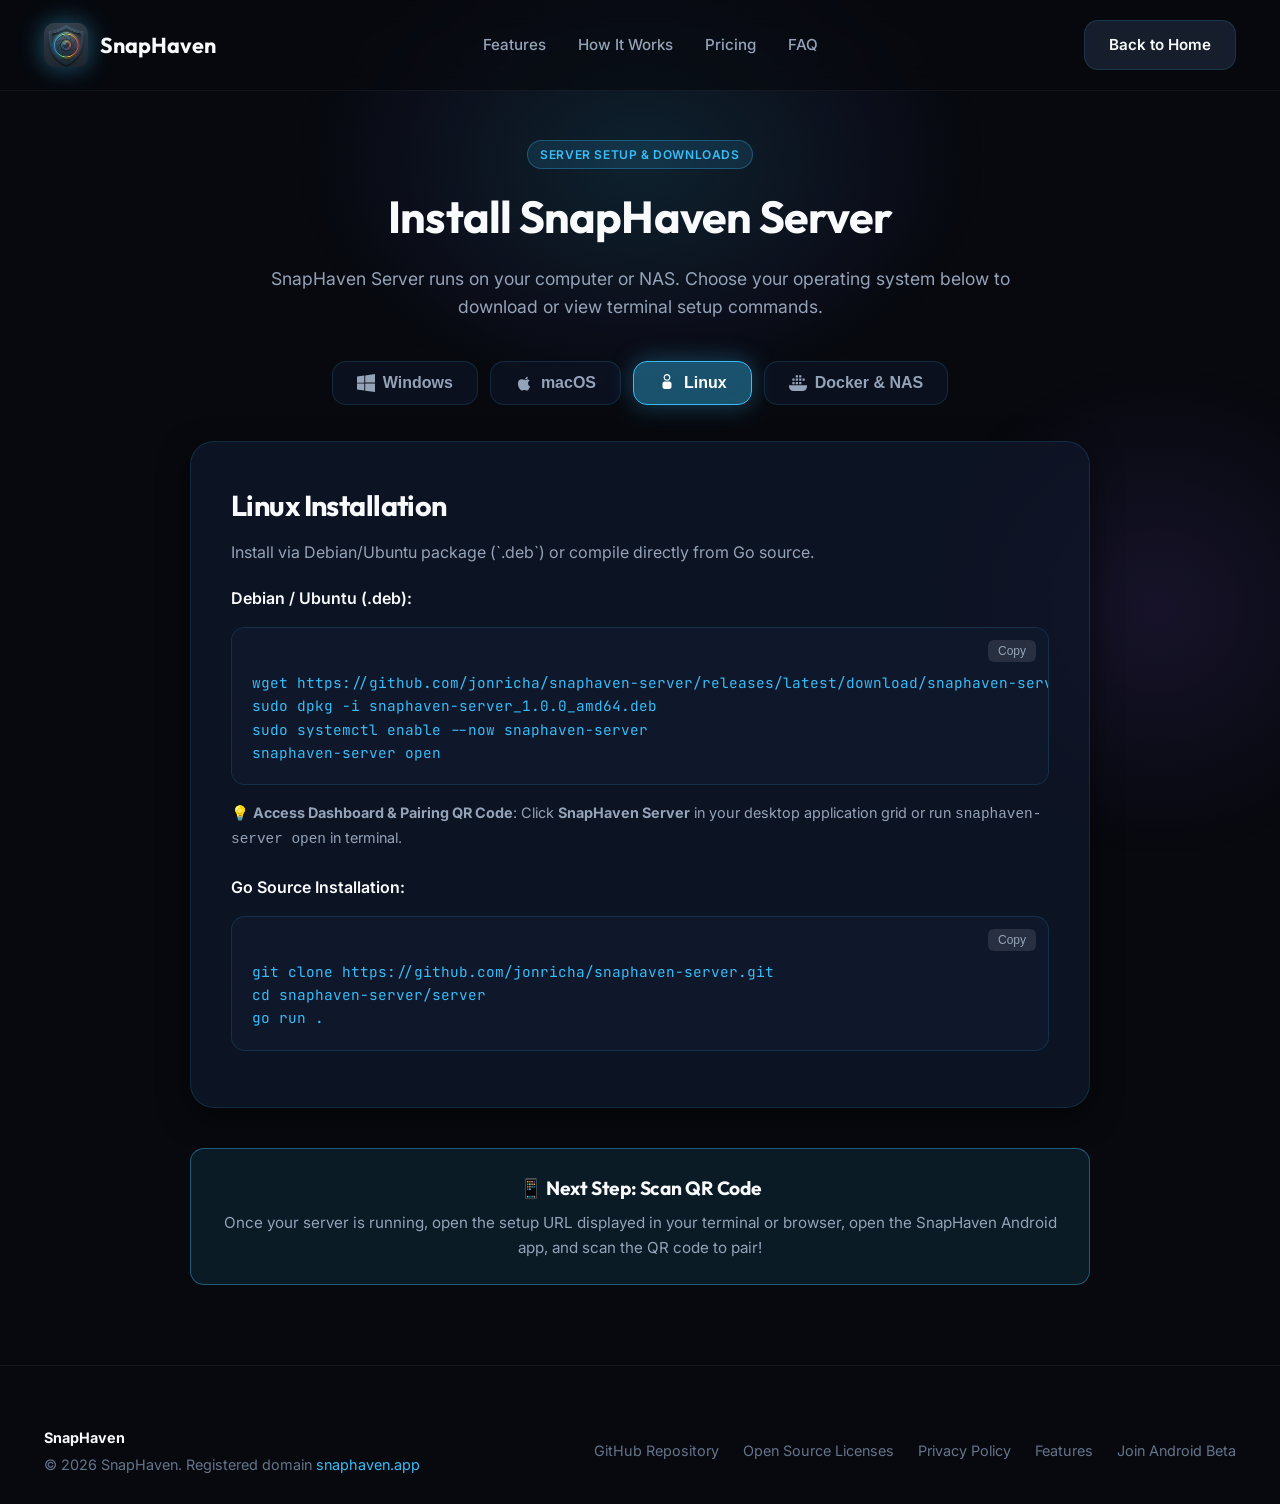
==== download.html @ 7f6f5ebc "Add Privacy Policy page and footer links" ====
<!DOCTYPE html>
<html lang="en">
<head>
    <meta charset="UTF-8">
    <meta name="viewport" content="width=device-width, initial-scale=1.0, maximum-scale=5.0, viewport-fit=cover">
    <title>SnapHaven Server Installation & Setup Guides</title>
    <meta name="description" content="Download and install SnapHaven Server for Windows, macOS, Linux, Docker, and NAS. Direct mTLS photo backup over local Wi-Fi.">
    
    <!-- Fonts -->
    <link rel="preconnect" href="https://fonts.googleapis.com">
    <link rel="preconnect" href="https://fonts.gstatic.com" crossorigin>
    <link href="https://fonts.googleapis.com/css2?family=Inter:wght@400;500;600;700&family=Outfit:wght@600;700;800&family=JetBrains+Mono:wght@400;500&display=swap" rel="stylesheet">
    
    <link rel="icon" type="image/png" href="favicon.png">
    <link rel="stylesheet" href="index.css">
    <style>
        .tab-buttons {
            display: flex;
            gap: 12px;
            justify-content: center;
            flex-wrap: wrap;
            margin-bottom: 36px;
        }

        .tab-btn {
            background: rgba(15, 23, 42, 0.6);
            border: 1px solid var(--border-color);
            color: var(--text-secondary);
            padding: 12px 24px;
            border-radius: var(--radius-md);
            font-size: 1rem;
            font-weight: 600;
            cursor: pointer;
            transition: var(--transition-fast);
            display: flex;
            align-items: center;
            gap: 8px;
        }

        .tab-btn:hover {
            border-color: var(--accent-cyan);
            color: var(--text-primary);
        }

        .tab-btn.active {
            background: var(--border-highlight);
            border-color: var(--accent-cyan);
            color: #ffffff;
            box-shadow: var(--cyan-glow);
        }

        .tab-content {
            display: none;
        }

        .tab-content.active {
            display: block;
        }

        .code-block {
            background: #0f172a;
            border: 1px solid var(--border-color);
            border-radius: var(--radius-md);
            padding: 20px;
            font-family: var(--font-mono);
            font-size: 0.9rem;
            color: #38bdf8;
            overflow-x: auto;
            position: relative;
            margin: 16px 0;
            white-space: pre;
        }

        .copy-btn {
            position: absolute;
            top: 12px;
            right: 12px;
            background: rgba(255, 255, 255, 0.1);
            border: none;
            color: var(--text-secondary);
            padding: 4px 10px;
            border-radius: 6px;
            font-size: 0.75rem;
            cursor: pointer;
        }

        .copy-btn:hover {
            background: rgba(255, 255, 255, 0.2);
            color: #ffffff;
        }

        .guide-card {
            background: var(--bg-card);
            border: 1px solid var(--border-color);
            border-radius: var(--radius-lg);
            padding: 40px;
            max-width: 900px;
            margin: 0 auto;
            box-shadow: 0 10px 30px rgba(0,0,0,0.5);
        }

        .step-list {
            display: grid;
            gap: 20px;
            margin-top: 24px;
        }

        .step-item {
            display: flex;
            gap: 16px;
            align-items: flex-start;
        }

        .step-num {
            background: var(--accent-cyan);
            color: #000;
            width: 28px;
            height: 28px;
            border-radius: 50%;
            display: flex;
            align-items: center;
            justify-content: center;
            font-weight: 700;
            font-size: 0.85rem;
            flex-shrink: 0;
        }
    </style>
</head>
<body>

    <!-- Ambient Glowing Background Orbs -->
    <div class="ambient-glow">
        <div class="glow-orb-1"></div>
        <div class="glow-orb-2"></div>
    </div>

    <!-- Navigation Header -->
    <header class="navbar" id="navbar">
        <div class="container nav-container">
            <a href="index.html" class="nav-brand">
                <img src="logo.png?v=7" alt="SnapHaven Logo" class="brand-icon-img" width="44" height="44">
                <span>SnapHaven</span>
            </a>

            <ul class="nav-links">
                <li><a href="index.html#features" class="nav-link">Features</a></li>
                <li><a href="index.html#how-it-works" class="nav-link">How It Works</a></li>
                <li><a href="index.html#pricing" class="nav-link">Pricing</a></li>
                <li><a href="index.html#faq" class="nav-link">FAQ</a></li>
            </ul>

            <div class="nav-actions">
                <a href="index.html" class="btn btn-secondary">
                    <span>Back to Home</span>
                </a>
            </div>
        </div>
    </header>

    <main>
        <section style="padding-top: 140px; padding-bottom: 80px;">
            <div class="container">
                <div style="text-align: center; max-width: 800px; margin: 0 auto 40px;">
                    <span class="badge-tag badge-cyan">Server Setup &amp; Downloads</span>
                    <h1 style="font-size: 2.8rem; margin-top: 12px;">Install SnapHaven Server</h1>
                    <p style="color: var(--text-secondary); margin-top: 12px; font-size: 1.1rem;">
                        SnapHaven Server runs on your computer or NAS. Choose your operating system below to download or view terminal setup commands.
                    </p>
                </div>

                <!-- Platform Selection Tabs -->
                <div class="tab-buttons">
                    <button class="tab-btn active" data-tab="windows" onclick="selectTab('windows')">
                        <svg width="18" height="18" viewBox="0 0 24 24" fill="currentColor">
                            <path d="M0 3.449L9.75 2.1v9.451H0m10.95-9.6L24 0v11.4H10.95M0 12.6h9.75v9.451L0 20.701M10.95 12.6H24V24l-13.05-1.8"/>
                        </svg>
                        Windows
                    </button>
                    <button class="tab-btn" data-tab="macos" onclick="selectTab('macos')">
                        <svg width="18" height="18" viewBox="0 0 24 24" fill="currentColor">
                            <path d="M18.71 19.5c-.83 1.24-1.71 2.45-3.05 2.47-1.34.03-1.77-.79-3.29-.79-1.53 0-2 .77-3.27.82-1.31.05-2.3-1.32-3.14-2.53C4.25 17 2.94 12.45 4.7 9.39c.87-1.52 2.43-2.48 4.12-2.51 1.28-.02 2.5.87 3.29.87.78 0 2.26-1.07 3.81-.91.65.03 2.47.26 3.64 1.98-.09.06-2.17 1.28-2.15 3.81.03 3.02 2.65 4.03 2.68 4.04-.03.07-.42 1.44-1.38 2.83M15.97 6.85c.66-.8 1.11-1.92.99-3.04-0.96.04-2.12.64-2.8 1.44-.61.71-1.14 1.86-1 2.96 1.08.08 2.16-.56 2.81-1.36z"/>
                        </svg>
                        macOS
                    </button>
                    <button class="tab-btn" data-tab="linux" onclick="selectTab('linux')">
                        <svg width="18" height="18" viewBox="0 0 24 24" fill="currentColor">
                            <path d="M12.002 0c-2.484 0-4.5 2.016-4.5 4.5 0 2.484 2.016 4.5 4.5 4.5s4.5-2.016 4.5-4.5c0-2.484-2.016-4.5-4.5-4.5zm0 1.5c1.657 0 3 1.343 3 3s-1.343 3-3 3-3-1.343-3-3 1.343-3 3-3zM9 10c-1.657 0-3 1.343-3 3v4c0 1.657 1.343 3 3 3h6c1.657 0 3-1.343 3-3v-4c0-1.657-1.343-3-3-3H9z"/>
                        </svg>
                        Linux
                    </button>
                    <button class="tab-btn" data-tab="docker" onclick="selectTab('docker')">
                        <svg width="18" height="18" viewBox="0 0 24 24" fill="currentColor">
                            <path d="M4.5 10.5h3v3h-3zm4.5 0h3v3H9zm4.5 0h3v3h-3zm-9-4.5h3v3h-3zm4.5 0h3v3H9zm4.5 0h3v3h-3zm4.5 0h3v3h-3zm-9-4.5h3v3H9zm4.5 0h3v3h-3zM0 16.5c0 3.3 2.7 6 6 6h12c3.3 0 6-2.7 6-6V15H0v1.5z"/>
                        </svg>
                        Docker &amp; NAS
                    </button>
                </div>

                <!-- Windows Content -->
                <div id="tab-windows" class="tab-content active">
                    <div class="guide-card">
                        <h2 style="font-size: 1.8rem; margin-bottom: 12px;">Windows 10 / 11 Setup</h2>
                        <p style="color: var(--text-secondary); margin-bottom: 24px;">
                            Download the installer to run SnapHaven silently in your Windows system tray.
                        </p>
                        
                        <a href="https://github.com/jonricha/snaphaven-server/releases/latest/download/SnapHavenInstaller.exe" class="btn btn-primary btn-rainbow" style="display: inline-flex; margin-bottom: 28px;">
                            <span>Download SnapHavenInstaller.exe</span>
                        </a>

                        <div class="step-list">
                            <div class="step-item">
                                <div class="step-num">1</div>
                                <div>
                                    <div style="font-weight: 600; color: #fff;">Run Installer</div>
                                    <div style="color: var(--text-secondary); font-size: 0.9rem;">Launch <code>SnapHavenInstaller.exe</code> and follow the prompt.</div>
                                </div>
                            </div>
                            <div class="step-item">
                                <div class="step-num">2</div>
                                <div>
                                    <div style="font-weight: 600; color: #fff;">Web Dashboard Opens</div>
                                    <div style="color: var(--text-secondary); font-size: 0.9rem;">The setup dashboard will open automatically in your browser displaying your pairing QR code.</div>
                                </div>
                            </div>
                            <div class="step-item">
                                <div class="step-num">3</div>
                                <div>
                                    <div style="font-weight: 600; color: #fff;">Scan with Mobile App</div>
                                    <div style="color: var(--text-secondary); font-size: 0.9rem;">Open SnapHaven on Android and scan the QR code on your monitor.</div>
                                </div>
                            </div>
                        </div>
                    </div>
                </div>

                <!-- macOS Content -->
                <div id="tab-macos" class="tab-content">
                    <div class="guide-card">
                        <h2 style="font-size: 1.8rem; margin-bottom: 12px;">macOS Setup (Universal App)</h2>
                        <p style="color: var(--text-secondary); margin-bottom: 20px;">
                            Supports both Apple Silicon (M1/M2/M3/M4) and Intel Macs. Download the app bundle below or extract via Terminal.
                        </p>

                        <a href="https://github.com/jonricha/snaphaven-server/releases/latest/download/SnapHavenServer-macOS.tar.gz" class="btn btn-secondary" style="display: inline-flex; margin-bottom: 24px;">
                            <span>Download SnapHavenServer-macOS.tar.gz</span>
                        </a>

                        <div style="background: rgba(255, 255, 255, 0.04); border-left: 3px solid var(--accent-cyan); padding: 12px 16px; border-radius: 4px; margin-bottom: 20px; font-size: 0.9rem; color: var(--text-secondary);">
                            ℹ️ <strong>Safari Note:</strong> If Safari automatically decompresses downloads, your file will end with <code>.tar</code> instead of <code>.tar.gz</code>. Both extract identically: double-click the archive in Finder to extract <strong>SnapHaven Server.app</strong>.
                        </div>

                        <div style="font-weight: 600; margin-bottom: 8px;">Option A: Graphical Launch (Finder)</div>
                        <p style="color: var(--text-secondary); font-size: 0.9rem; margin-bottom: 16px;">
                            Double-click <code>SnapHavenServer-macOS.tar.gz</code> (or <code>.tar</code>) to extract <strong>SnapHaven Server.app</strong>, then double-click the app to open. If macOS Gatekeeper prevents opening, right-click the app and choose <strong>Open</strong>, or run <code>xattr -cr "SnapHaven Server.app"</code> in Terminal.
                        </p>

                        <div style="font-weight: 600; margin-bottom: 8px;">Option B: Terminal Setup</div>
                        <div class="code-block" id="code-mac">
<button class="copy-btn" onclick="copyCode('code-mac')">Copy</button># Extract the archive (.tar.gz or .tar)
tar -xzf SnapHavenServer-macOS.tar.gz 2>/dev/null || tar -xf SnapHavenServer-macOS.tar

# Clear macOS quarantine flag if needed
xattr -cr "SnapHaven Server.app"

# Launch the app bundle binary directly
./SnapHaven\ Server.app/Contents/MacOS/snaphaven</div>

                        <div style="margin-top: 24px; background: rgba(56, 189, 248, 0.06); border: 1px solid var(--border-highlight); border-radius: var(--radius-md); padding: 18px;">
                            <div style="font-weight: 600; color: #38bdf8; margin-bottom: 8px;">🛡️ macOS Firewall &amp; Network Troubleshooting</div>
                            <ul style="color: var(--text-secondary); font-size: 0.9rem; margin: 0; padding-left: 20px; line-height: 1.6;">
                                <li><strong>Allow Incoming Connections:</strong> When prompted on first launch, click <em>Allow</em>. If pairing fails, navigate to <code>System Settings > Network > Firewall</code> and set <strong>SnapHaven</strong> to <em>Allow incoming connections</em>.</li>
                                <li><strong>Local Network Permission (macOS 15 Sequoia+):</strong> Check <code>System Settings > Privacy &amp; Security > Local Network</code> and ensure the toggle for <strong>SnapHaven</strong> is enabled.</li>
                                <li><strong>Auto-Start on Boot:</strong> To run SnapHaven seamlessly in the background, open the Web Dashboard settings tab and check <em>Launch SnapHaven automatically on system startup</em>.</li>
                            </ul>
                        </div>
                    </div>
                </div>

                <!-- Linux Content -->
                <div id="tab-linux" class="tab-content">
                    <div class="guide-card">
                        <h2 style="font-size: 1.8rem; margin-bottom: 12px;">Linux Installation</h2>
                        <p style="color: var(--text-secondary); margin-bottom: 20px;">
                            Install via Debian/Ubuntu package (`.deb`) or compile directly from Go source.
                        </p>

                        <div style="font-weight: 600; margin-bottom: 8px;">Debian / Ubuntu (.deb):</div>
                        <div class="code-block" id="code-deb">
<button class="copy-btn" onclick="copyCode('code-deb')">Copy</button>wget https://github.com/jonricha/snaphaven-server/releases/latest/download/snaphaven-server_1.0.0_amd64.deb
sudo dpkg -i snaphaven-server_1.0.0_amd64.deb
sudo systemctl enable --now snaphaven-server
snaphaven-server open</div>

                        <p style="color: var(--text-secondary); font-size: 0.9rem; margin-top: 8px;">
                            💡 <strong>Access Dashboard &amp; Pairing QR Code</strong>: Click <strong>SnapHaven Server</strong> in your desktop application grid or run <code>snaphaven-server open</code> in terminal.
                        </p>

                        <div style="font-weight: 600; margin-top: 24px; margin-bottom: 8px;">Go Source Installation:</div>
                        <div class="code-block" id="code-go">
<button class="copy-btn" onclick="copyCode('code-go')">Copy</button>git clone https://github.com/jonricha/snaphaven-server.git
cd snaphaven-server/server
go run .</div>
                    </div>
                </div>

                <!-- Docker & NAS Content -->
                <div id="tab-docker" class="tab-content">
                    <div class="guide-card">
                        <h2 style="font-size: 1.8rem; margin-bottom: 12px;">Docker &amp; NAS Container Setup</h2>
                        <p style="color: var(--text-secondary); margin-bottom: 20px;">
                            Deploy SnapHaven on Docker, Synology NAS, Unraid, or TrueNAS SCALE.
                        </p>

                        <div style="font-weight: 600; margin-bottom: 8px;">Docker Compose (docker-compose.yml):</div>
                        <div class="code-block" id="code-compose">
<button class="copy-btn" onclick="copyCode('code-compose')">Copy</button>version: '3.8'
services:
  snaphaven:
    image: snaphaven/server:latest
    container_name: snaphaven-server
    restart: unless-stopped
    ports:
      - "50005:50005"
    volumes:
      - /path/to/your/photos:/data/photos
      - ./config:/config</div>

                        <div style="font-weight: 600; margin-top: 24px; margin-bottom: 8px;">Docker CLI Run Command:</div>
                        <div class="code-block" id="code-docker">
<button class="copy-btn" onclick="copyCode('code-docker')">Copy</button>docker run -d \
  --name snaphaven-server \
  --restart unless-stopped \
  -p 50005:50005 \
  -v /path/to/your/photos:/data/photos \
  snaphaven/server:latest</div>
                    </div>
                </div>

                <!-- Next Step Card -->
                <div style="max-width: 900px; margin: 40px auto 0; background: rgba(56, 189, 248, 0.1); border: 1px solid var(--border-highlight); border-radius: var(--radius-md); padding: 24px; text-align: center;">
                    <h3 style="font-size: 1.2rem; margin-bottom: 8px;">📱 Next Step: Scan QR Code</h3>
                    <p style="color: var(--text-secondary); font-size: 0.95rem;">
                        Once your server is running, open the setup URL displayed in your terminal or browser, open the SnapHaven Android app, and scan the QR code to pair!
                    </p>
                </div>
            </div>
        </section>
    </main>

    <footer>
        <div class="container footer-container">
            <div>
                <div style="font-weight: 700; color: var(--text-primary); margin-bottom: 4px;">SnapHaven</div>
                <div>© 2026 SnapHaven. Registered domain <a href="index.html" style="color: var(--accent-cyan); text-decoration: none;">snaphaven.app</a></div>
            </div>
            
            <div class="footer-links">
                <a href="https://github.com/jonricha/snaphaven-server" target="_blank" class="footer-link">GitHub Repository</a>
                <a href="THIRD_PARTY_NOTICES.txt" target="_blank" class="footer-link">Open Source Licenses</a>
                <a href="privacy.html" class="footer-link">Privacy Policy</a>
                <a href="index.html#features" class="footer-link">Features</a>
                <a href="index.html#beta-signup" class="footer-link">Join Android Beta</a>
            </div>
        </div>
    </footer>

    <script>
        function selectTab(tabName) {
            document.querySelectorAll('.tab-btn').forEach(btn => {
                btn.classList.remove('active');
                if (btn.getAttribute('data-tab') === tabName) {
                    btn.classList.add('active');
                }
            });

            document.querySelectorAll('.tab-content').forEach(content => content.classList.remove('active'));
            const target = document.getElementById('tab-' + tabName);
            if (target) {
                target.classList.add('active');
            }
        }

        function copyCode(elementId) {
            const text = document.getElementById(elementId).innerText.replace('Copy', '').trim();
            navigator.clipboard.writeText(text);
            const btn = document.querySelector('#' + elementId + ' .copy-btn');
            if (btn) {
                btn.innerText = 'Copied!';
                setTimeout(() => btn.innerText = 'Copy', 2000);
            }
        }

        async function fetchLatestRelease() {
            try {
                const response = await fetch('https://api.github.com/repos/jonricha/snaphaven-server/releases/latest');
                if (!response.ok) return;
                const data = await response.json();
                if (!data || !data.assets) return;

                let debUrl = null;
                for (const asset of data.assets) {
                    if (asset.name && asset.name.endsWith('.deb')) {
                        debUrl = asset.browser_download_url;
                        break;
                    }
                }

                if (debUrl) {
                    const fileName = debUrl.split('/').pop();
                    const debCodeBlock = document.getElementById('code-deb');
                    if (debCodeBlock) {
                        debCodeBlock.innerHTML = `<button class="copy-btn" onclick="copyCode('code-deb')">Copy</button>wget ${debUrl}\nsudo dpkg -i ${fileName}\nsudo systemctl enable --now snaphaven-server\nsnaphaven-server open`;
                    }
                }
            } catch (err) {
                console.log('GitHub release fetch error:', err);
            }
        }

        document.addEventListener('DOMContentLoaded', () => {
            const ua = navigator.userAgent.toLowerCase();
            let detectedOS = 'windows';

            if (ua.includes('mac') || ua.includes('darwin')) {
                detectedOS = 'macos';
            } else if ((ua.includes('linux') || ua.includes('x11')) && !ua.includes('android')) {
                detectedOS = 'linux';
            }

            selectTab(detectedOS);
            fetchLatestRelease();
        });
    </script>
</body>
</html>
---- index.css ----
/* ==========================================================================
   SnapHaven Website Design System & Global Styles
   ========================================================================== */

:root {
    /* Color Palette */
    --bg-dark: #07090e;
    --bg-card: rgba(15, 23, 42, 0.75);
    --bg-card-hover: rgba(30, 41, 59, 0.85);
    --bg-input: #0f172a;
    --border-color: rgba(56, 189, 248, 0.15);
    --border-highlight: rgba(56, 189, 248, 0.4);
    
    --text-primary: #f8fafc;
    --text-secondary: #94a3b8;
    --text-muted: #64748b;
    
    --accent-cyan: #38bdf8;
    --accent-indigo: #6366f1;
    --accent-emerald: #10b981;
    --accent-amber: #f59e0b;
    --accent-rose: #f43f5e;
    
    --rainbow-gradient: linear-gradient(135deg, #ef4444 0%, #f59e0b 25%, #10b981 50%, #3b82f6 75%, #8b5cf6 100%);
    --cyan-glow: 0 0 25px rgba(56, 189, 248, 0.35);
    --purple-glow: 0 0 35px rgba(99, 102, 241, 0.3);
    
    --font-heading: 'Outfit', -apple-system, BlinkMacSystemFont, 'Segoe UI', Roboto, sans-serif;
    --font-body: 'Inter', -apple-system, BlinkMacSystemFont, 'Segoe UI', Roboto, sans-serif;
    --font-mono: 'JetBrains Mono', 'Fira Code', monospace;
    
    --radius-sm: 8px;
    --radius-md: 14px;
    --radius-lg: 24px;
    --radius-full: 9999px;
    
    --transition-fast: 0.2s cubic-bezier(0.4, 0, 0.2, 1);
    --transition-smooth: 0.3s cubic-bezier(0.16, 1, 0.3, 1);
}

/* Reset & Base Setup */
*, *::before, *::after {
    box-sizing: border-box;
    margin: 0;
    padding: 0;
}

html {
    scroll-behavior: smooth;
    font-size: 16px;
}

body {
    background-color: var(--bg-dark);
    color: var(--text-primary);
    font-family: var(--font-body);
    line-height: 1.6;
    overflow-x: hidden;
    -webkit-font-smoothing: antialiased;
}

/* Background Ambient Glows */
.ambient-glow {
    position: fixed;
    top: 0;
    left: 0;
    width: 100vw;
    height: 100vh;
    pointer-events: none;
    z-index: 0;
    overflow: hidden;
}

.glow-orb-1 {
    position: absolute;
    top: -10%;
    left: 50%;
    transform: translateX(-50%);
    width: 700px;
    height: 500px;
    background: radial-gradient(ellipse at center, rgba(56, 189, 248, 0.14) 0%, rgba(99, 102, 241, 0.05) 50%, transparent 70%);
    pointer-events: none;
}

.glow-orb-2 {
    position: absolute;
    top: 40%;
    right: -10%;
    width: 500px;
    height: 500px;
    background: radial-gradient(ellipse at center, rgba(139, 92, 246, 0.12) 0%, transparent 70%);
    pointer-events: none;
}

/* Typography */
h1, h2, h3, h4, h5, h6 {
    font-family: var(--font-heading);
    font-weight: 700;
    letter-spacing: -0.02em;
    color: var(--text-primary);
}

.gradient-text {
    background: linear-gradient(135deg, #ffffff 0%, #38bdf8 50%, #8b5cf6 100%);
    -webkit-background-clip: text;
    -webkit-text-fill-color: transparent;
}

.rainbow-text {
    background: var(--rainbow-gradient);
    -webkit-background-clip: text;
    -webkit-text-fill-color: transparent;
}

/* Layout Containers */
.container {
    width: 100%;
    max-width: 1240px;
    margin: 0 auto;
    padding: 0 24px;
    position: relative;
    z-index: 1;
}

section {
    padding: 100px 0;
    position: relative;
}

/* Navbar */
.navbar {
    position: fixed;
    top: 0;
    left: 0;
    width: 100%;
    z-index: 100;
    padding: 20px 0;
    transition: var(--transition-smooth);
    background: rgba(7, 9, 14, 0.6);
    -webkit-backdrop-filter: blur(16px);
    backdrop-filter: blur(16px);
    border-bottom: 1px solid rgba(255, 255, 255, 0.05);
}

.navbar.scrolled {
    padding: 14px 0;
    background: rgba(7, 9, 14, 0.92);
    border-bottom: 1px solid var(--border-color);
}

.nav-container {
    display: flex;
    align-items: center;
    justify-content: space-between;
}

.nav-brand {
    display: flex;
    align-items: center;
    gap: 12px;
    text-decoration: none;
    color: var(--text-primary);
    font-family: var(--font-heading);
    font-size: 1.35rem;
    font-weight: 700;
}

.brand-icon-img {
    width: 44px;
    height: 44px;
    max-width: 44px;
    max-height: 44px;
    flex-shrink: 0;
    border-radius: 10px;
    object-fit: cover;
    filter: drop-shadow(0 0 12px rgba(56, 189, 248, 0.45));
}

.nav-links {
    display: flex;
    align-items: center;
    gap: 32px;
    list-style: none;
}

.nav-link {
    color: var(--text-secondary);
    text-decoration: none;
    font-weight: 500;
    font-size: 0.95rem;
    transition: var(--transition-fast);
}

.nav-link:hover {
    color: var(--accent-cyan);
}

.nav-actions {
    display: flex;
    align-items: center;
    gap: 16px;
}

/* Buttons */
.btn {
    display: inline-flex;
    align-items: center;
    justify-content: center;
    gap: 10px;
    padding: 12px 24px;
    border-radius: var(--radius-md);
    font-weight: 600;
    font-size: 0.95rem;
    text-decoration: none;
    cursor: pointer;
    border: none;
    transition: var(--transition-smooth);
}

.btn-primary {
    background: linear-gradient(135deg, #0284c7 0%, #4f46e5 100%);
    color: #ffffff;
    box-shadow: 0 4px 20px rgba(2, 132, 199, 0.35);
    border: 1px solid rgba(255, 255, 255, 0.2);
}

.btn-primary:hover {
    transform: translateY(-2px);
    box-shadow: 0 8px 30px rgba(2, 132, 199, 0.5);
    background: linear-gradient(135deg, #0369a1 0%, #4338ca 100%);
}

.btn-secondary {
    background: rgba(30, 41, 59, 0.7);
    color: var(--text-primary);
    border: 1px solid var(--border-color);
    -webkit-backdrop-filter: blur(10px);
    backdrop-filter: blur(10px);
}

.btn-secondary:hover {
    background: rgba(51, 65, 85, 0.9);
    border-color: var(--border-highlight);
    transform: translateY(-2px);
}

.badge-tag {
    display: inline-flex;
    align-items: center;
    gap: 6px;
    padding: 4px 12px;
    border-radius: var(--radius-full);
    font-size: 0.75rem;
    font-weight: 600;
    letter-spacing: 0.05em;
    text-transform: uppercase;
}

.badge-cyan {
    background: rgba(56, 189, 248, 0.12);
    color: var(--accent-cyan);
    border: 1px solid rgba(56, 189, 248, 0.3);
}

.badge-amber {
    background: rgba(245, 158, 11, 0.12);
    color: var(--accent-amber);
    border: 1px solid rgba(245, 158, 11, 0.3);
}

/* Hero Section */
.hero-section {
    padding-top: 170px;
    padding-bottom: 90px;
    text-align: center;
}

.hero-title {
    font-size: 3.8rem;
    line-height: 1.1;
    margin-bottom: 24px;
    max-width: 900px;
    margin-left: auto;
    margin-right: auto;
}

.hero-subtitle {
    font-size: 1.25rem;
    color: var(--text-secondary);
    max-width: 720px;
    margin: 0 auto 40px;
    font-weight: 400;
}

.hero-cta-group {
    display: flex;
    align-items: center;
    justify-content: center;
    gap: 16px;
    flex-wrap: wrap;
    margin-bottom: 60px;
}

/* Glass Cards */
.glass-card {
    background: var(--bg-card);
    border: 1px solid var(--border-color);
    border-radius: var(--radius-lg);
    padding: 32px;
    -webkit-backdrop-filter: blur(16px);
    backdrop-filter: blur(16px);
    transition: var(--transition-smooth);
    position: relative;
    overflow: hidden;
}

.glass-card:hover {
    background: var(--bg-card-hover);
    border-color: var(--border-highlight);
    transform: translateY(-4px);
    box-shadow: 0 20px 40px rgba(0, 0, 0, 0.5);
}

/* Hero Demo Mockup */
.demo-window {
    max-width: 960px;
    margin: 0 auto;
    border-radius: var(--radius-lg);
    background: rgba(15, 23, 42, 0.95);
    border: 1px solid rgba(56, 189, 248, 0.25);
    box-shadow: 0 30px 80px rgba(0, 0, 0, 0.8), var(--cyan-glow);
    overflow: hidden;
    text-align: left;
}

.window-header {
    background: rgba(30, 41, 59, 0.7);
    padding: 12px 20px;
    display: flex;
    align-items: center;
    justify-content: space-between;
    border-bottom: 1px solid rgba(255, 255, 255, 0.05);
}

.window-dots {
    display: flex;
    gap: 8px;
}

.dot {
    width: 12px;
    height: 12px;
    border-radius: 50%;
}
.dot-red { background: #ff5f56; }
.dot-yellow { background: #ffbd2e; }
.dot-green { background: #27c93f; }

.window-title {
    font-size: 0.85rem;
    color: var(--text-muted);
    font-family: var(--font-mono);
}

.window-body {
    padding: 32px;
    display: grid;
    grid-template-columns: 1fr 1.2fr;
    gap: 32px;
    align-items: center;
}

/* Features Grid */
.features-grid {
    display: grid;
    grid-template-columns: repeat(auto-fit, minmax(280px, 1fr));
    gap: 24px;
    margin-top: 50px;
}

.feature-icon-box {
    width: 56px;
    height: 56px;
    border-radius: var(--radius-md);
    background: rgba(56, 189, 248, 0.1);
    border: 1px solid rgba(56, 189, 248, 0.2);
    display: flex;
    align-items: center;
    justify-content: center;
    font-size: 1.5rem;
    margin-bottom: 20px;
    color: var(--accent-cyan);
}

.feature-title {
    font-size: 1.3rem;
    margin-bottom: 10px;
}

.feature-desc {
    color: var(--text-secondary);
    font-size: 0.95rem;
}

/* How It Works Steps */
.steps-container {
    display: grid;
    grid-template-columns: repeat(3, 1fr);
    gap: 32px;
    margin-top: 60px;
}

.step-card {
    text-align: center;
    position: relative;
}

.step-number {
    width: 48px;
    height: 48px;
    border-radius: 50%;
    background: linear-gradient(135deg, #0284c7, #6366f1);
    color: #ffffff;
    font-family: var(--font-heading);
    font-weight: 700;
    font-size: 1.2rem;
    display: flex;
    align-items: center;
    justify-content: center;
    margin: 0 auto 20px;
    box-shadow: 0 0 20px rgba(2, 132, 199, 0.4);
}

/* Savings Calculator Section */
.pricing-box {
    background: linear-gradient(180deg, rgba(15, 23, 42, 0.9) 0%, rgba(30, 41, 59, 0.7) 100%);
    border: 1px solid var(--border-highlight);
    border-radius: var(--radius-lg);
    padding: 48px;
    max-width: 800px;
    margin: 40px auto 0;
    position: relative;
    box-shadow: var(--purple-glow);
    text-align: center;
}

.pricing-badge {
    position: absolute;
    top: -16px;
    left: 50%;
    transform: translateX(-50%);
    background: var(--rainbow-gradient);
    color: #ffffff;
    padding: 4px 18px;
    border-radius: var(--radius-full);
    font-size: 0.8rem;
    font-weight: 700;
    text-transform: uppercase;
    letter-spacing: 0.05em;
}

.price-display {
    font-size: 4rem;
    font-family: var(--font-heading);
    font-weight: 800;
    color: #ffffff;
    margin: 16px 0;
}

.price-subtext {
    color: var(--text-muted);
    font-size: 0.95rem;
}

/* Modal Popup */
.modal-overlay {
    position: fixed;
    top: 0;
    left: 0;
    width: 100vw;
    height: 100vh;
    background: rgba(7, 9, 14, 0.85);
    backdrop-filter: blur(8px);
    display: flex;
    align-items: center;
    justify-content: center;
    z-index: 1000;
    opacity: 0;
    pointer-events: none;
    transition: var(--transition-smooth);
}

.modal-overlay.active {
    opacity: 1;
    pointer-events: auto;
}

.modal-card {
    background: #0f172a;
    border: 1px solid var(--border-highlight);
    border-radius: var(--radius-lg);
    padding: 36px;
    max-width: 480px;
    width: 90%;
    text-align: center;
    box-shadow: 0 25px 60px rgba(0,0,0,0.8);
    position: relative;
}

.modal-close-btn {
    position: absolute;
    top: 16px;
    right: 16px;
    background: transparent;
    border: none;
    color: var(--text-muted);
    font-size: 1.5rem;
    cursor: pointer;
}

.modal-close-btn:hover {
    color: var(--text-primary);
}

/* ==========================================================================
   Beta Sign-Up Card & Form Styling
   ========================================================================== */
.beta-card {
    background: linear-gradient(135deg, rgba(15, 23, 42, 0.9) 0%, rgba(30, 41, 59, 0.75) 100%);
    border: 1px solid var(--border-highlight);
    border-radius: var(--radius-lg);
    padding: 40px;
    max-width: 650px;
    margin: 0 auto;
    box-shadow: 0 20px 50px rgba(0, 0, 0, 0.6), var(--cyan-glow);
    position: relative;
    overflow: hidden;
}

.beta-card::before {
    content: '';
    position: absolute;
    top: 0;
    left: 0;
    width: 100%;
    height: 4px;
    background: var(--rainbow-gradient);
}

.beta-form-group {
    display: flex;
    flex-direction: column;
    gap: 14px;
    margin-top: 24px;
    text-align: left;
}

.beta-input-wrapper {
    display: flex;
    gap: 10px;
    flex-wrap: wrap;
}

.beta-input {
    flex: 1;
    min-width: 260px;
    background: var(--bg-input);
    border: 1px solid var(--border-color);
    border-radius: var(--radius-md);
    padding: 14px 18px;
    color: var(--text-primary);
    font-family: var(--font-body);
    font-size: 1rem;
    outline: none;
    transition: var(--transition-fast);
}

.beta-input:focus {
    border-color: var(--accent-cyan);
    box-shadow: 0 0 12px rgba(56, 189, 248, 0.25);
}

.beta-select {
    background: var(--bg-input);
    border: 1px solid var(--border-color);
    border-radius: var(--radius-md);
    padding: 14px 18px;
    color: var(--text-primary);
    font-family: var(--font-body);
    font-size: 0.95rem;
    outline: none;
    cursor: pointer;
    transition: var(--transition-fast);
}

.beta-select:focus {
    border-color: var(--accent-cyan);
}

.turnstile-wrapper {
    display: flex;
    justify-content: center;
    margin: 12px 0;
    min-height: 65px;
}

/* Status Feedback Alerts */
.beta-status-msg {
    display: none;
    padding: 14px 18px;
    border-radius: var(--radius-md);
    font-size: 0.95rem;
    margin-top: 16px;
    text-align: center;
    line-height: 1.5;
}

.beta-status-msg.success {
    display: block;
    background: rgba(16, 185, 129, 0.15);
    border: 1px solid var(--accent-emerald);
    color: #34d399;
}

.beta-status-msg.error {
    display: block;
    background: rgba(244, 63, 94, 0.15);
    border: 1px solid var(--accent-rose);
    color: #fb7185;
}

.beta-status-msg.info {
    display: block;
    background: rgba(56, 189, 248, 0.15);
    border: 1px solid var(--accent-cyan);
    color: #7dd3fc;
}

/* Footer */
footer {
    padding: 60px 0 30px;
    border-top: 1px solid rgba(255, 255, 255, 0.05);
    color: var(--text-muted);
    font-size: 0.9rem;
}

.footer-container {
    display: flex;
    align-items: center;
    justify-content: space-between;
    flex-wrap: wrap;
    gap: 20px;
}

.footer-links {
    display: flex;
    gap: 24px;
}

.footer-link {
    color: var(--text-muted);
    text-decoration: none;
    transition: var(--transition-fast);
}

.footer-link:hover {
    color: var(--accent-cyan);
}

/* Responsive Breakpoints */
@media (max-width: 992px) {
    .hero-title { font-size: 2.8rem; }
    .window-body { grid-template-columns: 1fr; }
    .steps-container { grid-template-columns: 1fr; }
}

@media (max-width: 768px) {
    .nav-links { display: none; }
    .hero-title { font-size: 2.2rem; }
    .hero-subtitle { font-size: 1.05rem; }
    section { padding: 60px 0; }
    .beta-input-wrapper { flex-direction: column; }
}
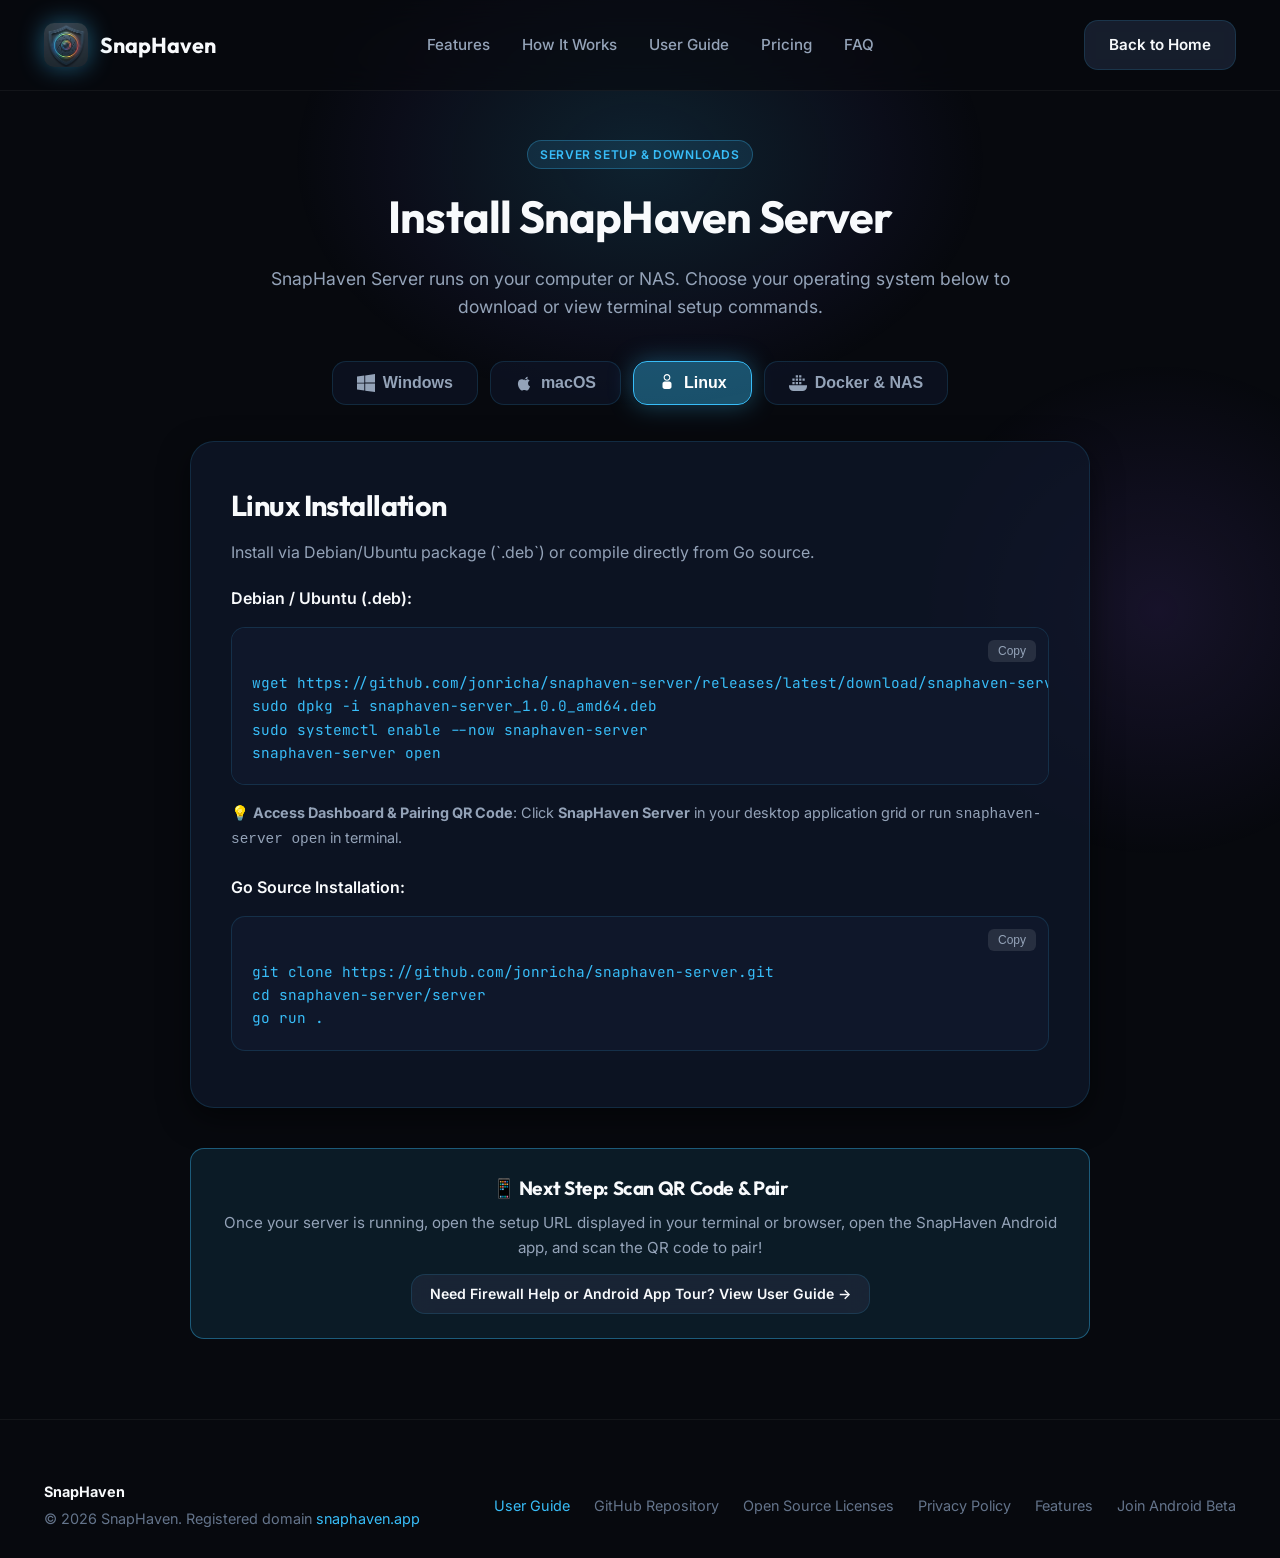
==== commit cc479e83: "Add interactive User Guide and Knowledge Base (guide.html) with setup flow, firewall access, and And" ====
--- a/download.html
+++ b/download.html
@@ -145,6 +145,7 @@
             <ul class="nav-links">
                 <li><a href="index.html#features" class="nav-link">Features</a></li>
                 <li><a href="index.html#how-it-works" class="nav-link">How It Works</a></li>
+                <li><a href="guide.html" class="nav-link">User Guide</a></li>
                 <li><a href="index.html#pricing" class="nav-link">Pricing</a></li>
                 <li><a href="index.html#faq" class="nav-link">FAQ</a></li>
             </ul>
@@ -199,21 +200,74 @@
                 <!-- Windows Content -->
                 <div id="tab-windows" class="tab-content active">
                     <div class="guide-card">
-                        <h2 style="font-size: 1.8rem; margin-bottom: 12px;">Windows 10 / 11 Setup</h2>
-                        <p style="color: var(--text-secondary); margin-bottom: 24px;">
-                            Download the installer to run SnapHaven silently in your Windows system tray.
+                        <div style="display: flex; align-items: center; justify-content: space-between; flex-wrap: wrap; gap: 12px; margin-bottom: 12px;">
+                            <h2 style="font-size: 1.8rem; margin-bottom: 0;">Windows 10 / 11 Setup</h2>
+                            <span class="badge-tag badge-cyan">Official Store Release</span>
+                        </div>
+                        <p style="color: var(--text-secondary); margin-bottom: 28px;">
+                            Install SnapHaven Server directly from the Microsoft Store for automated updates and silent background operation, or use the Windows Package Manager (<code>winget</code>).
                         </p>
                         
-                        <a href="https://github.com/jonricha/snaphaven-server/releases/latest/download/SnapHavenInstaller.exe" class="btn btn-primary btn-rainbow" style="display: inline-flex; margin-bottom: 28px;">
-                            <span>Download SnapHavenInstaller.exe</span>
-                        </a>
-
+                        <!-- Option A: Microsoft Store -->
+                        <div style="margin-bottom: 28px;">
+                            <div style="font-weight: 600; color: #fff; margin-bottom: 8px; display: flex; align-items: center; gap: 8px;">
+                                <span>Option A: Microsoft Store (Recommended)</span>
+                                <span style="font-size: 0.75rem; background: rgba(16, 185, 129, 0.15); color: var(--accent-emerald); border: 1px solid rgba(16, 185, 129, 0.3); border-radius: 4px; padding: 2px 8px; font-weight: 600;">Easiest</span>
+                            </div>
+                            <p style="color: var(--text-secondary); font-size: 0.9rem; margin-bottom: 14px;">
+                                Certified and verified by Microsoft. Includes automatic background updates and isolated containerized security.
+                            </p>
+                            <div style="display: flex; gap: 12px; align-items: center; flex-wrap: wrap;">
+                                <a href="https://apps.microsoft.com/detail/9N6T9F73803J" target="_blank" rel="noopener" class="btn btn-primary btn-rainbow" style="display: inline-flex; gap: 10px; padding: 12px 24px;">
+                                    <svg width="20" height="20" viewBox="0 0 24 24" fill="currentColor">
+                                        <path d="M0 3.449L9.75 2.1v9.451H0m10.95-9.6L24 0v11.4H10.95M0 12.6h9.75v9.451L0 20.701M10.95 12.6H24V24l-13.05-1.8"/>
+                                    </svg>
+                                    <span>Get from Microsoft Store</span>
+                                </a>
+                                <a href="ms-windows-store://pdp/?productid=9N6T9F73803J" class="btn btn-secondary" style="font-size: 0.9rem; padding: 12px 18px;">
+                                    <span>Open Store App</span>
+                                </a>
+                            </div>
+                        </div>
+
+                        <!-- Option B: winget -->
+                        <div style="margin-bottom: 28px;">
+                            <div style="font-weight: 600; color: #fff; margin-bottom: 8px;">
+                                Option B: Windows Package Manager (winget)
+                            </div>
+                            <p style="color: var(--text-secondary); font-size: 0.9rem; margin-bottom: 8px;">
+                                Install in one step from PowerShell or Windows Terminal:
+                            </p>
+                            <div class="code-block" id="code-winget">
+<button class="copy-btn" onclick="copyCode('code-winget')">Copy</button>winget install "SnapHaven Server"</div>
+                            <p style="color: var(--text-muted); font-size: 0.8rem; margin-top: -8px;">
+                                💡 Alternatively by Store Product ID: <code>winget install 9N6T9F73803J</code>
+                            </p>
+                        </div>
+
+                        <!-- Option C: Standalone Installer -->
+                        <div style="margin-bottom: 32px; padding-top: 16px; border-top: 1px solid rgba(255, 255, 255, 0.08);">
+                            <div style="font-weight: 600; color: #fff; margin-bottom: 8px;">
+                                Option C: Standalone Installer (.exe)
+                            </div>
+                            <p style="color: var(--text-secondary); font-size: 0.9rem; margin-bottom: 12px;">
+                                Prefer a classic setup without the Microsoft Store? Download the standalone installer:
+                            </p>
+                            <a href="https://github.com/jonricha/snaphaven-server/releases/latest/download/SnapHavenInstaller.exe" class="btn btn-secondary" style="display: inline-flex; font-size: 0.85rem; padding: 10px 18px;">
+                                <span>Download SnapHavenInstaller.exe</span>
+                            </a>
+                        </div>
+
+                        <!-- Setup Steps -->
+                        <div style="font-weight: 600; color: #fff; margin-bottom: 12px; font-size: 1.05rem;">
+                            Quick Setup Guide
+                        </div>
                         <div class="step-list">
                             <div class="step-item">
                                 <div class="step-num">1</div>
                                 <div>
-                                    <div style="font-weight: 600; color: #fff;">Run Installer</div>
-                                    <div style="color: var(--text-secondary); font-size: 0.9rem;">Launch <code>SnapHavenInstaller.exe</code> and follow the prompt.</div>
+                                    <div style="font-weight: 600; color: #fff;">Launch SnapHaven</div>
+                                    <div style="color: var(--text-secondary); font-size: 0.9rem;">Launch SnapHaven Server from the Start menu or system tray. It runs quietly in the background.</div>
                                 </div>
                             </div>
                             <div class="step-item">
@@ -227,7 +281,7 @@
                                 <div class="step-num">3</div>
                                 <div>
                                     <div style="font-weight: 600; color: #fff;">Scan with Mobile App</div>
-                                    <div style="color: var(--text-secondary); font-size: 0.9rem;">Open SnapHaven on Android and scan the QR code on your monitor.</div>
+                                    <div style="color: var(--text-secondary); font-size: 0.9rem;">Open SnapHaven on Android (<a href="index.html#beta-signup" style="color: var(--accent-cyan); text-decoration: underline;">Get Android Beta on Google Play</a>) and scan the QR code on your monitor to pair securely via mutual TLS.</div>
                                 </div>
                             </div>
                         </div>
@@ -339,10 +393,13 @@
 
                 <!-- Next Step Card -->
                 <div style="max-width: 900px; margin: 40px auto 0; background: rgba(56, 189, 248, 0.1); border: 1px solid var(--border-highlight); border-radius: var(--radius-md); padding: 24px; text-align: center;">
-                    <h3 style="font-size: 1.2rem; margin-bottom: 8px;">📱 Next Step: Scan QR Code</h3>
-                    <p style="color: var(--text-secondary); font-size: 0.95rem;">
+                    <h3 style="font-size: 1.2rem; margin-bottom: 8px;">📱 Next Step: Scan QR Code &amp; Pair</h3>
+                    <p style="color: var(--text-secondary); font-size: 0.95rem; margin-bottom: 14px;">
                         Once your server is running, open the setup URL displayed in your terminal or browser, open the SnapHaven Android app, and scan the QR code to pair!
                     </p>
+                    <a href="guide.html" class="btn btn-secondary" style="font-size: 0.88rem; padding: 8px 18px; display: inline-flex;">
+                        <span>Need Firewall Help or Android App Tour? View User Guide →</span>
+                    </a>
                 </div>
             </div>
         </section>
@@ -356,6 +413,7 @@
             </div>
             
             <div class="footer-links">
+                <a href="guide.html" class="footer-link" style="color: var(--accent-cyan);">User Guide</a>
                 <a href="https://github.com/jonricha/snaphaven-server" target="_blank" class="footer-link">GitHub Repository</a>
                 <a href="THIRD_PARTY_NOTICES.txt" target="_blank" class="footer-link">Open Source Licenses</a>
                 <a href="privacy.html" class="footer-link">Privacy Policy</a>
--- a/index.css
+++ b/index.css
@@ -268,6 +268,12 @@
     border: 1px solid rgba(245, 158, 11, 0.3);
 }
 
+.badge-emerald {
+    background: rgba(16, 185, 129, 0.12);
+    color: var(--accent-emerald);
+    border: 1px solid rgba(16, 185, 129, 0.3);
+}
+
 /* Hero Section */
 .hero-section {
     padding-top: 170px;
@@ -636,6 +642,89 @@
     color: #7dd3fc;
 }
 
+/* Beta Steps Cards */
+.beta-steps {
+    display: flex;
+    flex-direction: column;
+    gap: 14px;
+    margin-top: 24px;
+    text-align: left;
+}
+
+.beta-step-item {
+    display: flex;
+    align-items: center;
+    justify-content: space-between;
+    gap: 16px;
+    background: rgba(15, 23, 42, 0.6);
+    border: 1px solid var(--border-color);
+    border-radius: var(--radius-md);
+    padding: 16px 20px;
+    transition: var(--transition-fast);
+}
+
+.beta-step-item:hover {
+    border-color: var(--border-highlight);
+    background: rgba(30, 41, 59, 0.75);
+}
+
+.beta-step-info {
+    display: flex;
+    align-items: center;
+    gap: 14px;
+}
+
+.beta-step-badge {
+    background: var(--accent-cyan);
+    color: #07090e;
+    font-weight: 800;
+    font-size: 0.85rem;
+    width: 32px;
+    height: 32px;
+    border-radius: 50%;
+    display: flex;
+    align-items: center;
+    justify-content: center;
+    flex-shrink: 0;
+}
+
+.beta-step-title {
+    font-size: 1.05rem;
+    font-weight: 600;
+    color: var(--text-primary);
+    margin-bottom: 2px;
+}
+
+.beta-step-desc {
+    font-size: 0.85rem;
+    color: var(--text-secondary);
+    line-height: 1.4;
+}
+
+.beta-step-btn {
+    white-space: nowrap;
+    flex-shrink: 0;
+    text-decoration: none;
+    display: inline-flex;
+    align-items: center;
+    justify-content: center;
+}
+
+.beta-perk-box {
+    background: rgba(245, 158, 11, 0.1);
+    border: 1px dashed rgba(245, 158, 11, 0.4);
+    border-radius: var(--radius-md);
+    padding: 16px 20px;
+    margin-top: 20px;
+    font-size: 0.88rem;
+    color: #fbbf24;
+    display: flex;
+    align-items: center;
+    gap: 12px;
+    line-height: 1.4;
+    text-align: left;
+}
+
 /* Footer */
 footer {
     padding: 60px 0 30px;
@@ -682,3 +771,15 @@
     .beta-input-wrapper { flex-direction: column; }
 }
 
+@media (max-width: 640px) {
+    .beta-step-item {
+        flex-direction: column;
+        align-items: stretch;
+        gap: 12px;
+    }
+    .beta-step-btn {
+        width: 100%;
+        text-align: center;
+    }
+}
+
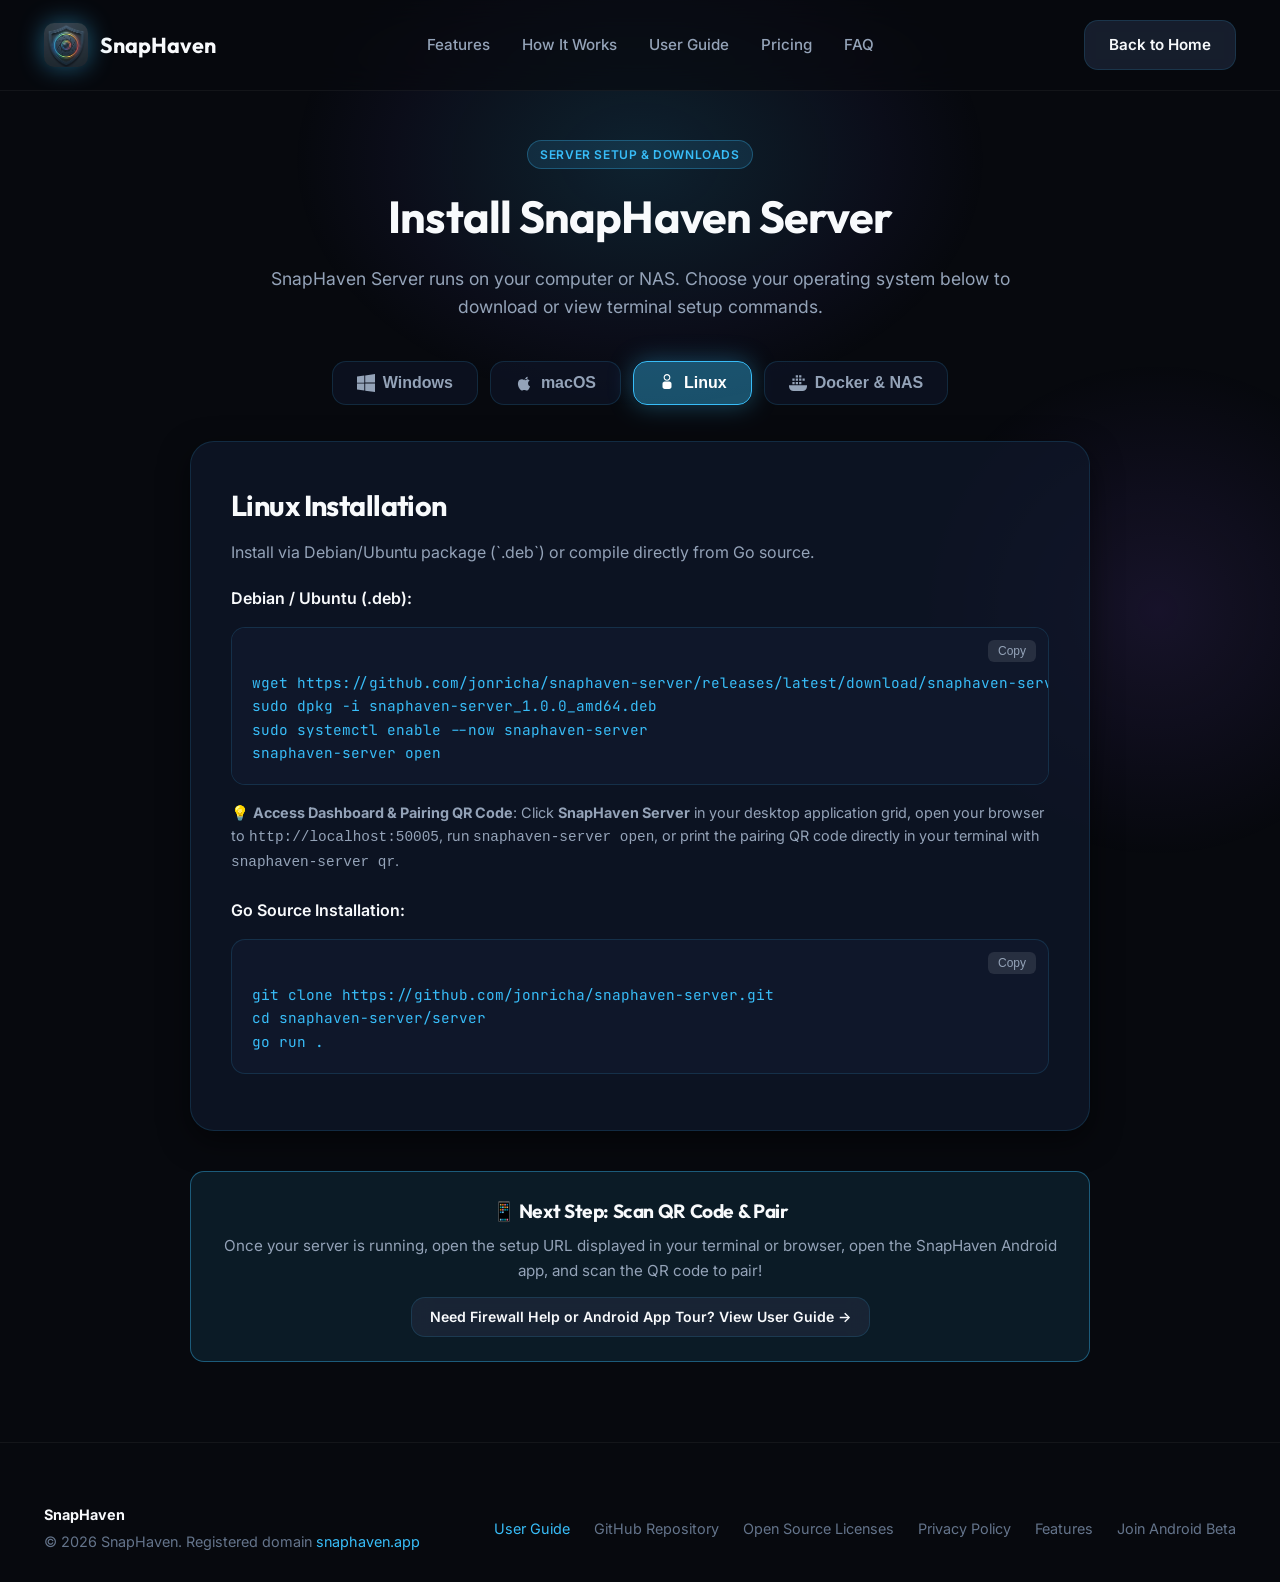
==== commit 311789c9: "docs: update server URLs to http, add headless Docker pairing and snaphaven-server qr instructions" ====
--- a/download.html
+++ b/download.html
@@ -347,7 +347,7 @@
 snaphaven-server open</div>
 
                         <p style="color: var(--text-secondary); font-size: 0.9rem; margin-top: 8px;">
-                            💡 <strong>Access Dashboard &amp; Pairing QR Code</strong>: Click <strong>SnapHaven Server</strong> in your desktop application grid or run <code>snaphaven-server open</code> in terminal.
+                            💡 <strong>Access Dashboard &amp; Pairing QR Code</strong>: Click <strong>SnapHaven Server</strong> in your desktop application grid, open your browser to <code>http://localhost:50005</code>, run <code>snaphaven-server open</code>, or print the pairing QR code directly in your terminal with <code>snaphaven-server qr</code>.
                         </p>
 
                         <div style="font-weight: 600; margin-top: 24px; margin-bottom: 8px;">Go Source Installation:</div>
@@ -376,6 +376,10 @@
     restart: unless-stopped
     ports:
       - "50005:50005"
+    environment:
+      - HEADLESS=true
+      - SNAP_DIR=/data/photos
+      - SNAP_PORT=:50005
     volumes:
       - /path/to/your/photos:/data/photos
       - ./config:/config</div>
@@ -386,8 +390,20 @@
   --name snaphaven-server \
   --restart unless-stopped \
   -p 50005:50005 \
+  -e HEADLESS=true \
+  -e SNAP_DIR=/data/photos \
   -v /path/to/your/photos:/data/photos \
+  -v ./config:/config \
   snaphaven/server:latest</div>
+
+                        <div style="margin-top: 24px; background: rgba(56, 189, 248, 0.06); border: 1px solid var(--border-highlight); border-radius: var(--radius-md); padding: 18px;">
+                            <div style="font-weight: 600; color: #38bdf8; margin-bottom: 8px;">💡 Headless Pairing &amp; Terminal QR Codes</div>
+                            <ul style="color: var(--text-secondary); font-size: 0.9rem; margin: 0; padding-left: 20px; line-height: 1.6;">
+                                <li><strong>Terminal QR Display:</strong> View your live pairing QR code right in container logs with <code>docker logs snaphaven-server</code> or via SSH with <code>docker exec -it snaphaven-server snaphaven-server qr</code>.</li>
+                                <li><strong>Web Dashboard:</strong> Open <code>http://&lt;NAS-IP&gt;:50005</code> from any computer on your Wi-Fi to view pairing status and manage storage settings.</li>
+                                <li><strong>Automatic Port Resilience:</strong> If port 50005 is occupied on your host, SnapHaven automatically hunts the next available port and announces it over local mDNS.</li>
+                            </ul>
+                        </div>
                     </div>
                 </div>
 
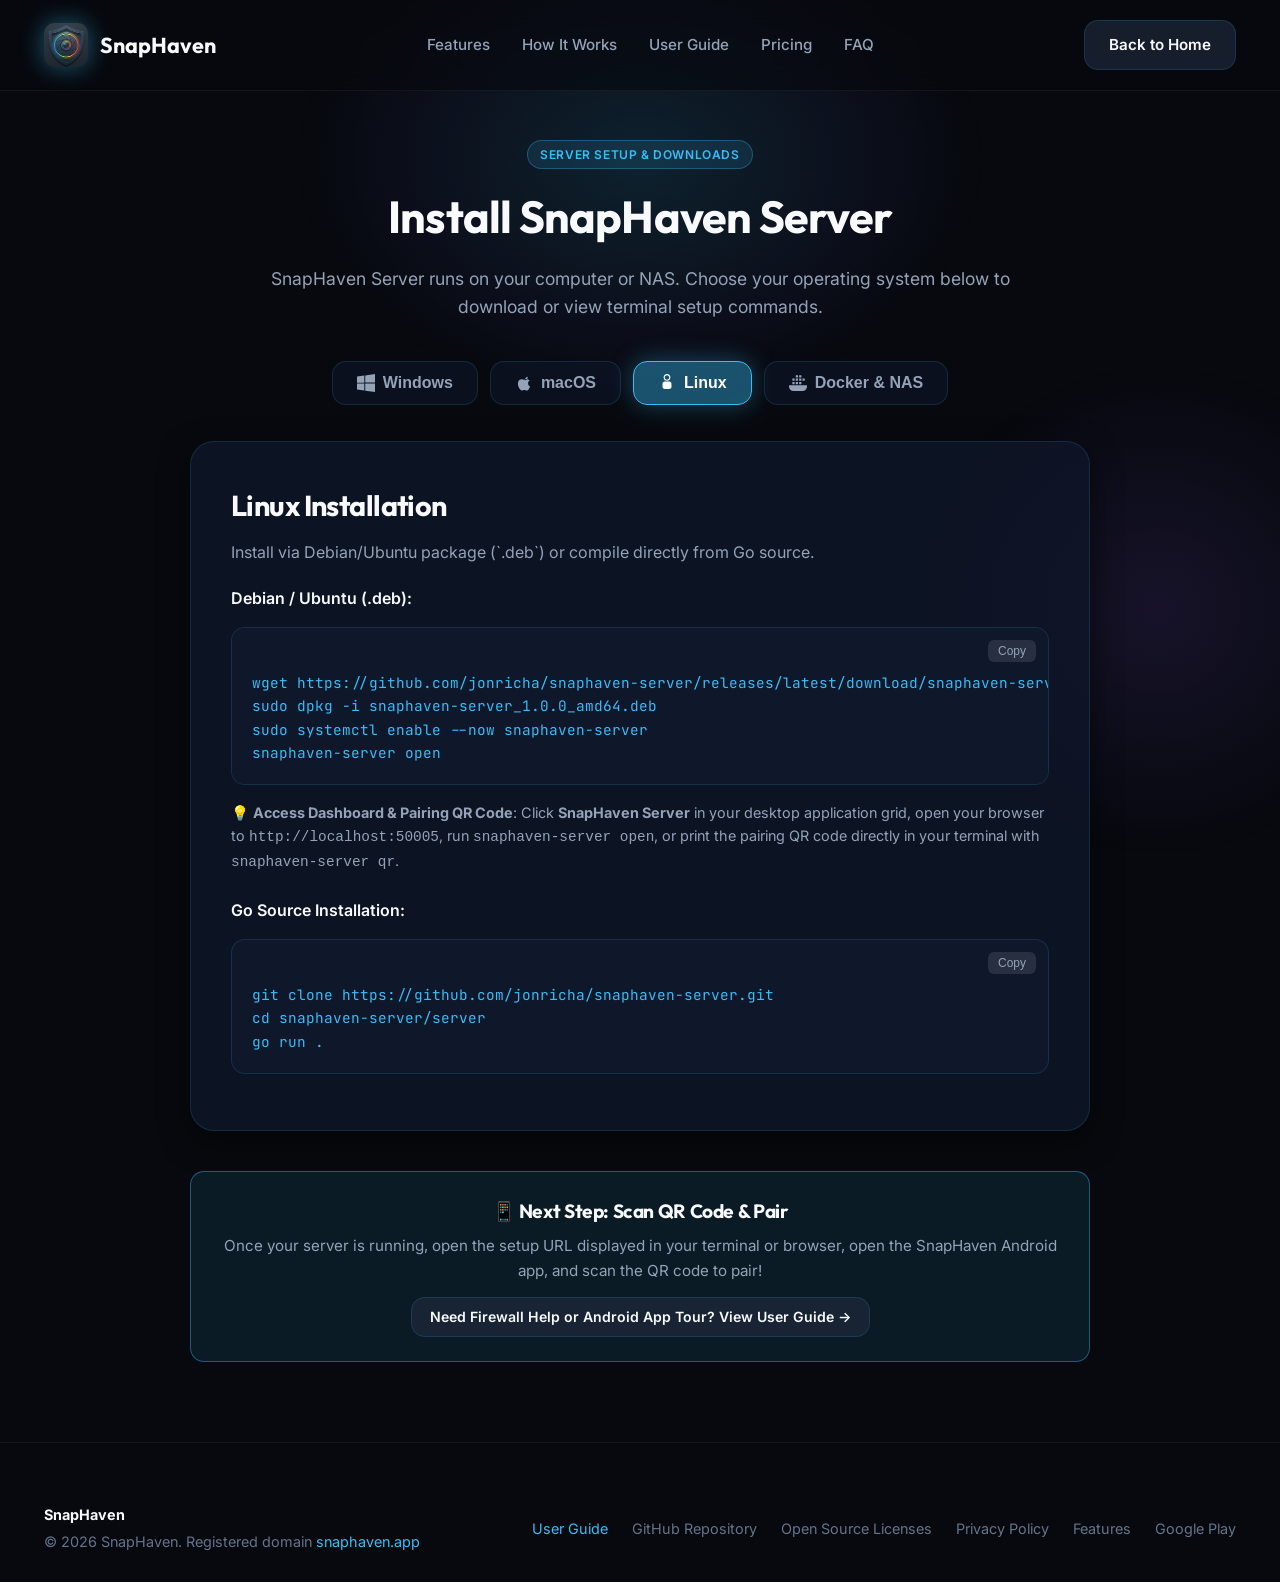
==== commit bc7364c9: "Update Android links to Google Play production listing" ====
--- a/download.html
+++ b/download.html
@@ -281,7 +281,7 @@
                                 <div class="step-num">3</div>
                                 <div>
                                     <div style="font-weight: 600; color: #fff;">Scan with Mobile App</div>
-                                    <div style="color: var(--text-secondary); font-size: 0.9rem;">Open SnapHaven on Android (<a href="index.html#beta-signup" style="color: var(--accent-cyan); text-decoration: underline;">Get Android Beta on Google Play</a>) and scan the QR code on your monitor to pair securely via mutual TLS.</div>
+                                    <div style="color: var(--text-secondary); font-size: 0.9rem;">Open SnapHaven on Android (<a href="https://play.google.com/store/apps/details?id=app.snaphaven" target="_blank" rel="noopener noreferrer" style="color: var(--accent-cyan); text-decoration: underline;">Get it on Google Play</a>) and scan the QR code on your monitor to pair securely via mutual TLS.</div>
                                 </div>
                             </div>
                         </div>
@@ -371,7 +371,7 @@
 <button class="copy-btn" onclick="copyCode('code-compose')">Copy</button>version: '3.8'
 services:
   snaphaven:
-    image: snaphaven/server:latest
+    image: ghcr.io/jonricha/snaphaven-server:latest
     container_name: snaphaven-server
     restart: unless-stopped
     ports:
@@ -394,7 +394,7 @@
   -e SNAP_DIR=/data/photos \
   -v /path/to/your/photos:/data/photos \
   -v ./config:/config \
-  snaphaven/server:latest</div>
+  ghcr.io/jonricha/snaphaven-server:latest</div>
 
                         <div style="margin-top: 24px; background: rgba(56, 189, 248, 0.06); border: 1px solid var(--border-highlight); border-radius: var(--radius-md); padding: 18px;">
                             <div style="font-weight: 600; color: #38bdf8; margin-bottom: 8px;">💡 Headless Pairing &amp; Terminal QR Codes</div>
@@ -434,7 +434,7 @@
                 <a href="THIRD_PARTY_NOTICES.txt" target="_blank" class="footer-link">Open Source Licenses</a>
                 <a href="privacy.html" class="footer-link">Privacy Policy</a>
                 <a href="index.html#features" class="footer-link">Features</a>
-                <a href="index.html#beta-signup" class="footer-link">Join Android Beta</a>
+                <a href="https://play.google.com/store/apps/details?id=app.snaphaven" target="_blank" rel="noopener noreferrer" class="footer-link">Google Play</a>
             </div>
         </div>
     </footer>
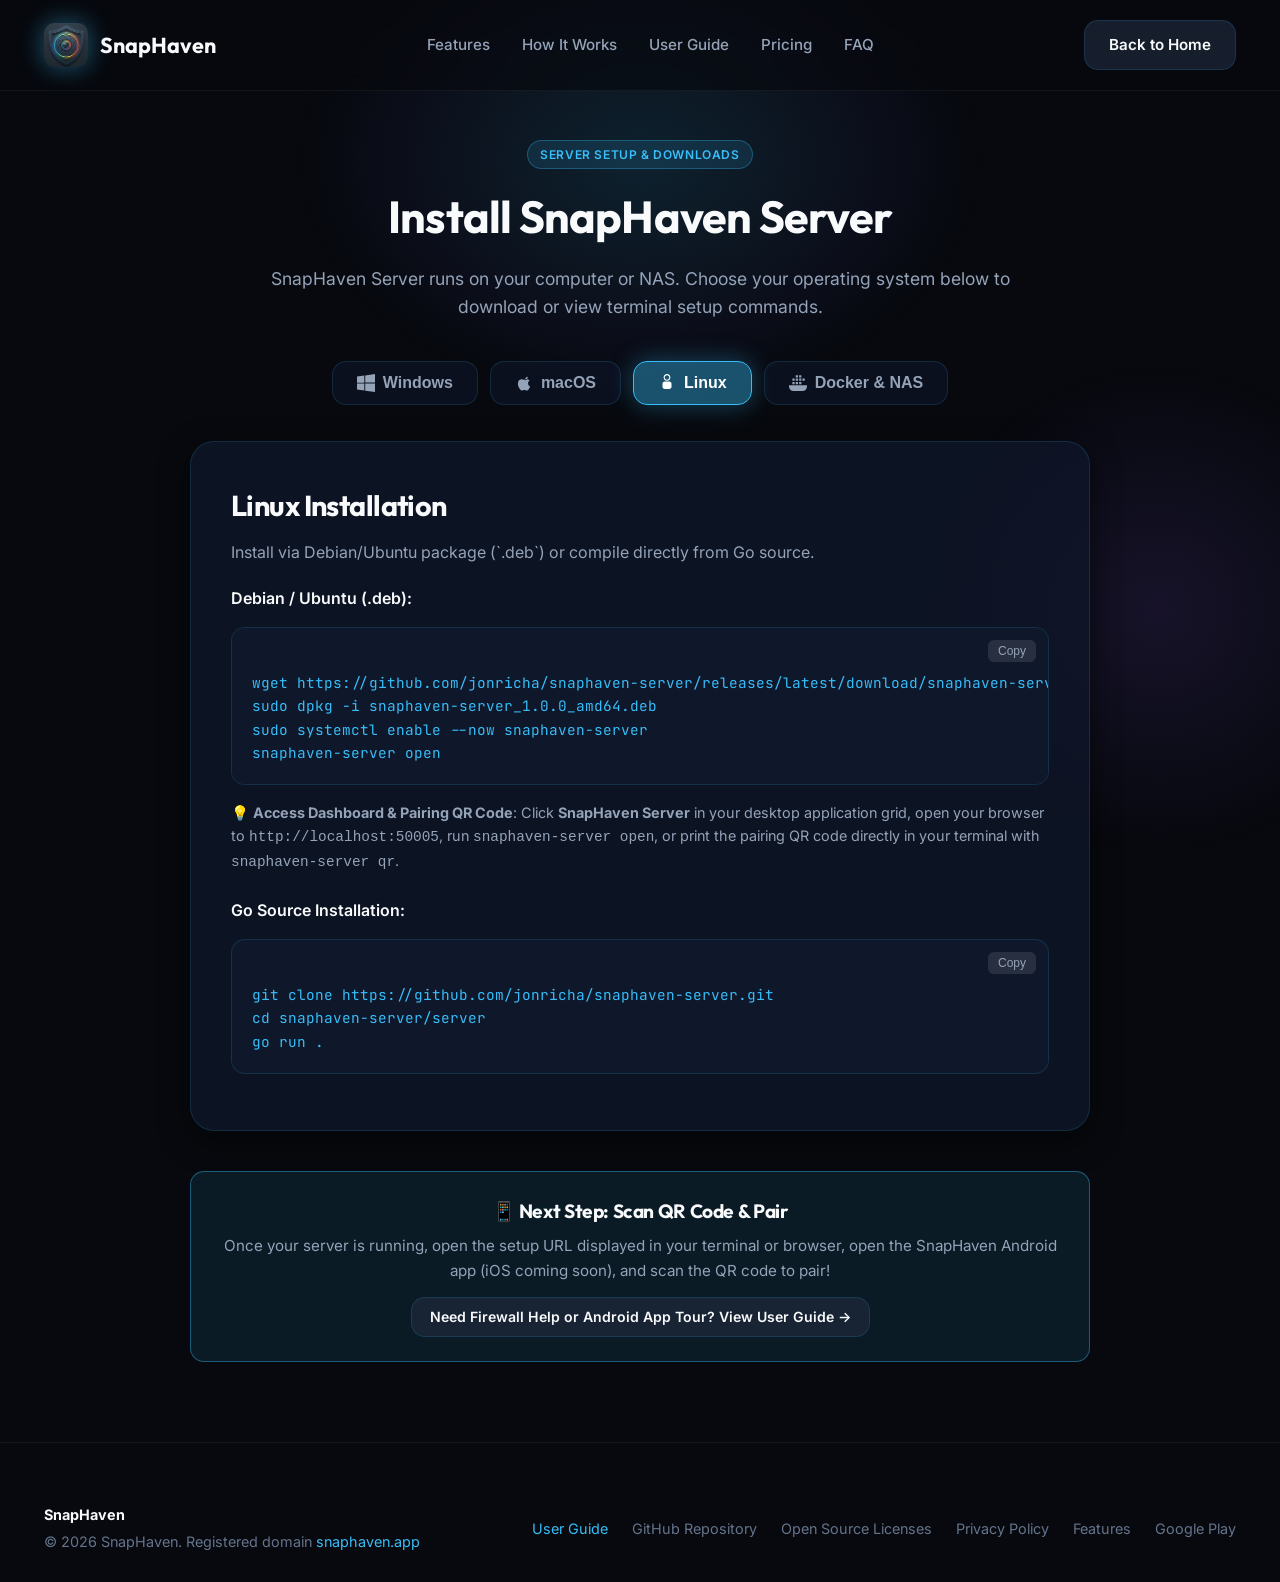
==== commit 8c9908b9: "Add iOS coming soon messaging on website" ====
--- a/download.html
+++ b/download.html
@@ -281,7 +281,7 @@
                                 <div class="step-num">3</div>
                                 <div>
                                     <div style="font-weight: 600; color: #fff;">Scan with Mobile App</div>
-                                    <div style="color: var(--text-secondary); font-size: 0.9rem;">Open SnapHaven on Android (<a href="https://play.google.com/store/apps/details?id=app.snaphaven" target="_blank" rel="noopener noreferrer" style="color: var(--accent-cyan); text-decoration: underline;">Get it on Google Play</a>) and scan the QR code on your monitor to pair securely via mutual TLS.</div>
+                                    <div style="color: var(--text-secondary); font-size: 0.9rem;">Open SnapHaven on Android (<a href="https://play.google.com/store/apps/details?id=app.snaphaven" target="_blank" rel="noopener noreferrer" style="color: var(--accent-cyan); text-decoration: underline;">Get it on Google Play</a>) — iOS coming soon — and scan the QR code on your monitor to pair securely via mutual TLS.</div>
                                 </div>
                             </div>
                         </div>
@@ -411,7 +411,7 @@
                 <div style="max-width: 900px; margin: 40px auto 0; background: rgba(56, 189, 248, 0.1); border: 1px solid var(--border-highlight); border-radius: var(--radius-md); padding: 24px; text-align: center;">
                     <h3 style="font-size: 1.2rem; margin-bottom: 8px;">📱 Next Step: Scan QR Code &amp; Pair</h3>
                     <p style="color: var(--text-secondary); font-size: 0.95rem; margin-bottom: 14px;">
-                        Once your server is running, open the setup URL displayed in your terminal or browser, open the SnapHaven Android app, and scan the QR code to pair!
+                        Once your server is running, open the setup URL displayed in your terminal or browser, open the SnapHaven Android app (iOS coming soon), and scan the QR code to pair!
                     </p>
                     <a href="guide.html" class="btn btn-secondary" style="font-size: 0.88rem; padding: 8px 18px; display: inline-flex;">
                         <span>Need Firewall Help or Android App Tour? View User Guide →</span>
